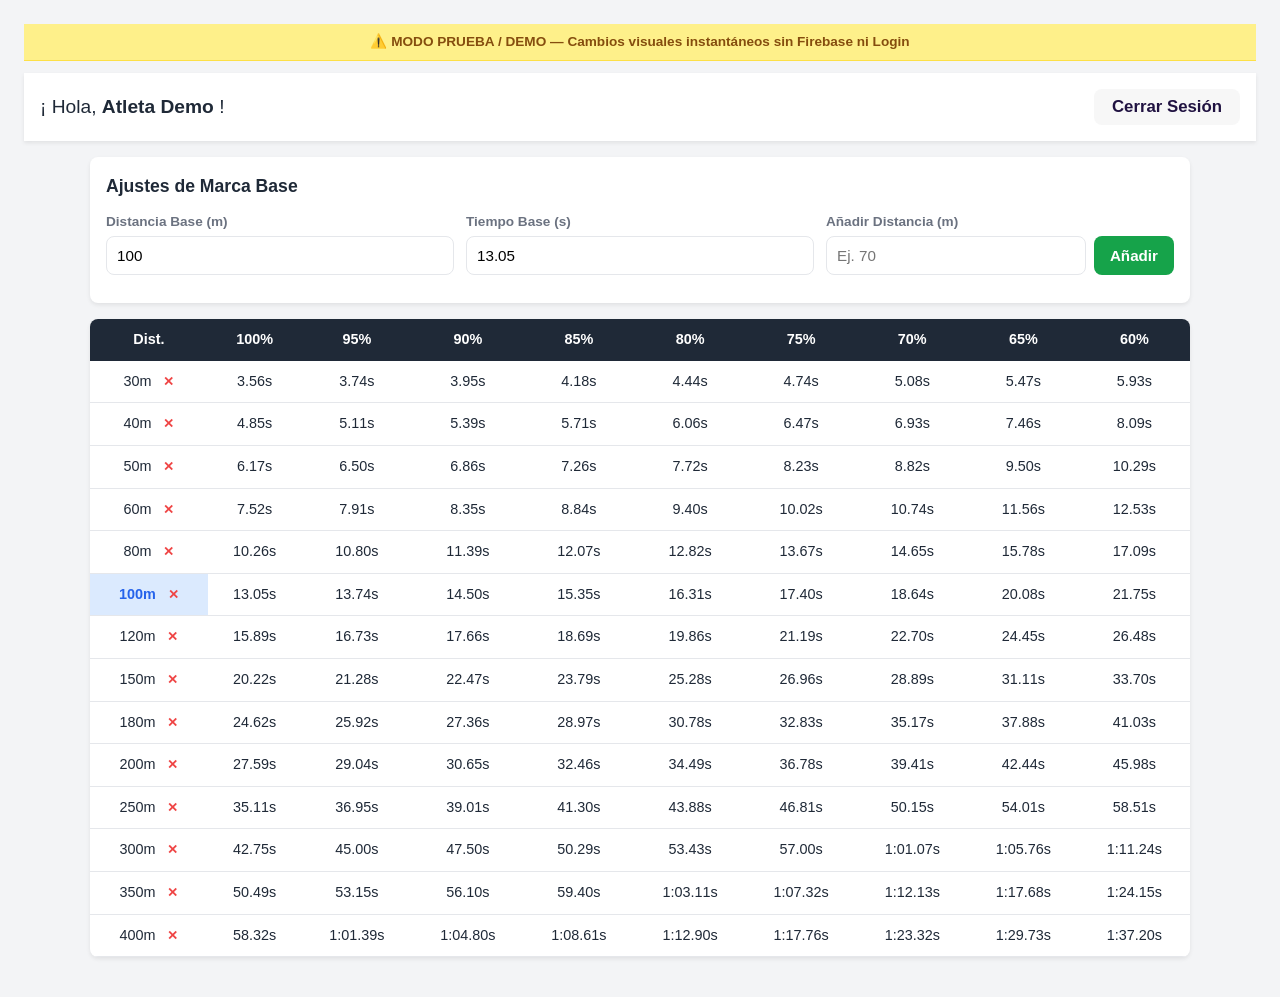
==== demo.html @ 6a780164 "cambios de estilo" ====
<!DOCTYPE html>
<html lang="es">

<head>
    <meta charset="UTF-8">
    <meta name="viewport" content="width=device-width, initial-scale=1.0">
    <title>DEMO - Vista Previa de la App</title>
    <link rel="stylesheet" href="styles.css">
    <style>
        /* Estilos temporales para el banner de modo prueba */
        .demo-banner {
            background-color: #fef08a;
            color: #854d0e;
            padding: 8px 16px;
            text-align: center;
            font-weight: bold;
            font-size: 0.85rem;
            border-bottom: 1px solid #fde047;
            margin-bottom: 12px;
        }
    </style>
</head>

<body>

    <div class="demo-banner">
        ⚠️ MODO PRUEBA / DEMO — Cambios visuales instantáneos sin Firebase ni Login
    </div>

    <!-- Barra de Sesión de Usuario -->
    <header class="user-header card">
        <div class="user-info">
            <span>¡ Hola, </span>
            <strong id="user-display-name">Atleta Demo</strong>
            <span>!</span>
        </div>
        <button type="button" class="boton-salir" onclick="alert('Botón salir (Modo Demo)')">Cerrar Sesión</button>
    </header>

    <div class="app-container">
        <main id="app-section">



            <!-- Panel de Controles -->
            <section class="card controls-card">
                <h3>Ajustes de Marca Base</h3>
                <div class="controls-grid">
                    <div class="form-group">
                        <label for="baseDistance">Distancia Base (m)</label>
                        <input type="number" id="baseDistance" value="100">
                    </div>
                    <div class="form-group">
                        <label for="baseTime">Tiempo Base (s)</label>
                        <input type="number" id="baseTime" step="0.01" value="13.05">
                    </div>
                    <div class="form-group">
                        <label for="newDistance">Añadir Distancia (m)</label>
                        <div class="input-inline">
                            <input type="number" id="newDistance" placeholder="Ej. 70">
                            <button id="btn-add-distance" type="button" class="btn btn-success">Añadir</button>
                        </div>
                    </div>
                </div>
            </section>

            <!-- Vista Adaptativa para Móviles (Tarjetas) -->
            <section id="mobile-cards-container" class="mobile-only"></section>

            <!-- Vista Adaptativa para Escritorio (Tabla) -->
            <section class="desktop-only card table-card">
                <div class="table-wrapper">
                    <table>
                        <thead>
                            <tr>
                                <th>Dist.</th>
                                <th>100%</th>
                                <th>95%</th>
                                <th>90%</th>
                                <th>85%</th>
                                <th>80%</th>
                                <th>75%</th>
                                <th>70%</th>
                                <th>65%</th>
                                <th>60%</th>
                            </tr>
                        </thead>
                        <tbody id="table-body"></tbody>
                    </table>
                </div>
            </section>

        </main>
    </div>

    <!-- Script en vivo para simular los cálculos sin Firebase -->
    <script>
        // Estado local simulado
        let demoSettings = {
            baseDistance: 100,
            baseTime: 13.05,
            distances: [30, 40, 50, 60, 80, 100, 120, 150, 180, 200, 250, 300, 350, 400]
        };

        const percentages = [100, 95, 90, 85, 80, 75, 70, 65, 60];
        const m = 1.08; // Exponente de fatiga

        function formatTime(seconds) {
            return seconds < 60
                ? seconds.toFixed(2) + 's'
                : `${Math.floor(seconds / 60)}:${(seconds % 60).toFixed(2).padStart(5, '0')}s`;
        }

        function renderDemo() {
            const baseDist = demoSettings.baseDistance;
            const baseT = demoSettings.baseTime;

            const mobileContainer = document.getElementById('mobile-cards-container');
            const tbody = document.getElementById('table-body');

            mobileContainer.innerHTML = '';
            tbody.innerHTML = '';

            demoSettings.distances.forEach(d => {
                const time100 = baseT * Math.pow(d / baseDist, m);
                const isBase = d === baseDist;

                // Tarjetas para móviles
                const card = document.createElement('div');
                card.className = `distance-card ${isBase ? 'is-base' : ''}`;

                let cardHtml = `
                    <div class="card-header">
                        <span>${d} metros ${isBase ? '(Base)' : ''}</span>
                        <button class="btn-icon-delete" onclick="removeDistance(${d})">✕</button>
                    </div>
                    <div class="card-metrics">
                `;

                percentages.forEach(pct => {
                    const timeSec = time100 / (pct / 100);
                    cardHtml += `
                        <div class="metric-box">
                            <div class="metric-pct">${pct}%</div>
                            <div class="metric-val">${formatTime(timeSec)}</div>
                        </div>
                    `;
                });

                cardHtml += `</div>`;
                card.innerHTML = cardHtml;
                mobileContainer.appendChild(card);

                // Tabla para escritorio
                const tr = document.createElement('tr');
                let rowHtml = `
                    <td class="${isBase ? 'is-base' : ''}">
                        ${d}m
                        <button class="btn-icon-delete" onclick="removeDistance(${d})">✕</button>
                    </td>
                `;

                percentages.forEach(pct => {
                    const timeSec = time100 / (pct / 100);
                    rowHtml += `<td>${formatTime(timeSec)}</td>`;
                });

                tr.innerHTML = rowHtml;
                tbody.appendChild(tr);
            });
        }

        function removeDistance(dist) {
            demoSettings.distances = demoSettings.distances.filter(d => d !== dist);
            renderDemo();
        }

        // Eventos en vivo
        document.getElementById('baseDistance').addEventListener('input', (e) => {
            demoSettings.baseDistance = parseFloat(e.target.value) || 100;
            renderDemo();
        });

        document.getElementById('baseTime').addEventListener('input', (e) => {
            demoSettings.baseTime = parseFloat(e.target.value) || 13.05;
            renderDemo();
        });

        document.getElementById('btn-add-distance').addEventListener('click', () => {
            const input = document.getElementById('newDistance');
            const val = parseFloat(input.value);
            if (val && !demoSettings.distances.includes(val)) {
                demoSettings.distances.push(val);
                demoSettings.distances.sort((a, b) => a - b);
                input.value = '';
                renderDemo();
            }
        });

        // Inicializar renderizado
        renderDemo();
    </script>
</body>

</html>
---- styles.css ----
/* RESET BÁSICO Y VARIABLES */
:root {
    --bg-main: #f3f4f6;
    --card-bg: #ffffff;
    --primary: #2563eb;
    --primary-hover: #1d4ed8;
    --success: #16a34a;
    --success-hover: #15803d;
    --danger: #ef4444;
    --danger-hover: #dc2626;
    --text-dark: #1f2937;
    --text-muted: #6b7280;
    --border-color: #e5e7eb;
    --radius: 8px;
    --shadow: 0 2px 4px rgba(0, 0, 0, 0.08);
}

* {
    box-sizing: border-box;
    margin: 0;
    padding: 0;
}

body {
    font-family: -apple-system, BlinkMacSystemFont, "Segoe UI", Roboto, Oxygen, Ubuntu, Cantarell, sans-serif;
    /* font-family: 'Forum';  */
    background-color: var(--bg-main);
    color: var(--text-dark);
    line-height: 1.5;
    padding: 12px;
}

.app-container {
    max-width: 1100px;
    margin: 0 auto;
}

/* COMPONENTES GENERALES */
.card {
    background-color: var(--card-bg);
    border-radius: var(--radius);
    padding: 16px;
    box-shadow: var(--shadow);
    margin-bottom: 16px;
}

.hidden {
    display: none !important;
}

/* FORMULARIO Y BOTONES */
.form-group {
    display: flex;
    flex-direction: column;
    margin-bottom: 12px;
}

.form-group label {
    font-size: 0.85rem;
    font-weight: 600;
    color: var(--text-muted);
    margin-bottom: 4px;
}

input[type="text"],
input[type="number"],
input[type="email"],
input[type="password"] {
    padding: 10px;
    border: 1px solid var(--border-color);
    border-radius: var(--radius);
    font-size: 0.95rem;
    outline: none;
    width: 100%;
}

input:focus {
    border-color: var(--primary);
}

.btn {
    border: none;
    border-radius: var(--radius);
    padding: 10px 16px;
    font-weight: 600;
    cursor: pointer;
    font-size: 0.95rem;
    transition: background-color 0.2s ease;
}

.btn-primary {
    background-color: var(--primary);
    color: #fff;
}

.btn-primary:hover {
    background-color: var(--primary-hover);
}

.btn-success {
    background-color: var(--success);
    color: #fff;
}

.btn-success:hover {
    background-color: var(--success-hover);
}

.btn-danger {
    background-color: var(--danger);
    color: #fff;
}

.btn-danger:hover {
    background-color: var(--danger-hover);
}

.btn-block {
    width: 100%;
    margin-top: 8px;
}

.btn-sm {
    padding: 6px 12px;
    font-size: 0.85rem;
}

.btn-icon-delete {
    background: transparent;
    border: none;
    color: var(--danger);
    font-weight: bold;
    cursor: pointer;
    margin-left: 8px;
}

/* AUTENTICACIÓN */
.auth-card {
    max-width: 400px;
    margin: 40px auto;
}

.auth-card h2 {
    text-align: center;
    margin-bottom: 16px;
}

.auth-toggle {
    text-align: center;
    font-size: 0.85rem;
    margin-top: 12px;
    color: var(--text-muted);
}

.auth-toggle a {
    color: var(--primary);
    text-decoration: underline;
}

/* BARRA SUPERIOR */
.user-header {
    width: 100%;
    margin-left: 0;
    border-radius: 0;
    display: flex;
    justify-content: space-between;
    align-items: center;
    font-size: 1.2rem;
    /* padding-top: 25px;
    padding-bottom: 25px; */
}

.user-info strong {
    /* color: var(--primary); */
    text-transform: capitalize;
}

.boton-salir {
    background-color:rgb(247, 247, 247);
    border: none;
    color: #201241;
    border-radius: 8px;
    padding-top: 8px;
    padding-left: 18px;
    padding-right: 18px;
    padding-bottom: 8px;   
    font-size: 1.05rem;
    font-weight: bold; 
    cursor: pointer;
}

/* PANEL DE CONTROL */
.controls-card h3 {
    margin-bottom: 12px;
    font-size: 1.1rem;
}

.controls-grid {
    display: grid;
    grid-template-columns: 1fr;
    gap: 12px;
}

.input-inline {
    display: flex;
    gap: 8px;
}

/* TARJETAS MÓVILES */
.distance-card {
    background: var(--card-bg);
    border: 1px solid var(--border-color);
    border-radius: var(--radius);
    padding: 12px;
    margin-bottom: 12px;
}

.distance-card.is-base {
    border-color: var(--primary);
    background-color: #eff6ff;
}

.card-header {
    display: flex;
    justify-content: space-between;
    align-items: center;
    border-bottom: 1px solid var(--border-color);
    padding-bottom: 8px;
    margin-bottom: 8px;
    font-weight: bold;
}

.card-metrics {
    display: grid;
    grid-template-columns: repeat(3, 1fr);
    gap: 6px;
    text-align: center;
}

.metric-box {
    background-color: var(--bg-main);
    padding: 6px;
    border-radius: 4px;
}

.metric-pct {
    font-size: 0.7rem;
    color: var(--text-muted);
    font-weight: bold;
}

.metric-val {
    font-size: 0.85rem;
    font-weight: bold;
}

/* TABLA ESCRITORIO */
.table-card {
    padding: 0;
    overflow: hidden;
}

.table-wrapper {
    overflow-x: auto;
}

table {
    width: 100%;
    border-collapse: collapse;
    text-align: center;
    font-size: 0.9rem;
}

th {
    background-color: #1f2937;
    color: #ffffff;
    padding: 10px;
    font-weight: 600;
}

td {
    padding: 10px;
    border-bottom: 1px solid var(--border-color);
}

td.is-base {
    background-color: #dbeafe;
    color: var(--primary);
    font-weight: bold;
}

/* CONTROL DE ADAPTABILIDAD */
.mobile-only {
    display: block;
}

.desktop-only {
    display: none;
}

@media (min-width: 768px) {
    body {
        padding: 24px;
    }

    .controls-grid {
        grid-template-columns: repeat(3, 1fr);
    }

    .mobile-only {
        display: none;
    }

    .desktop-only {
        display: block;
    }
}
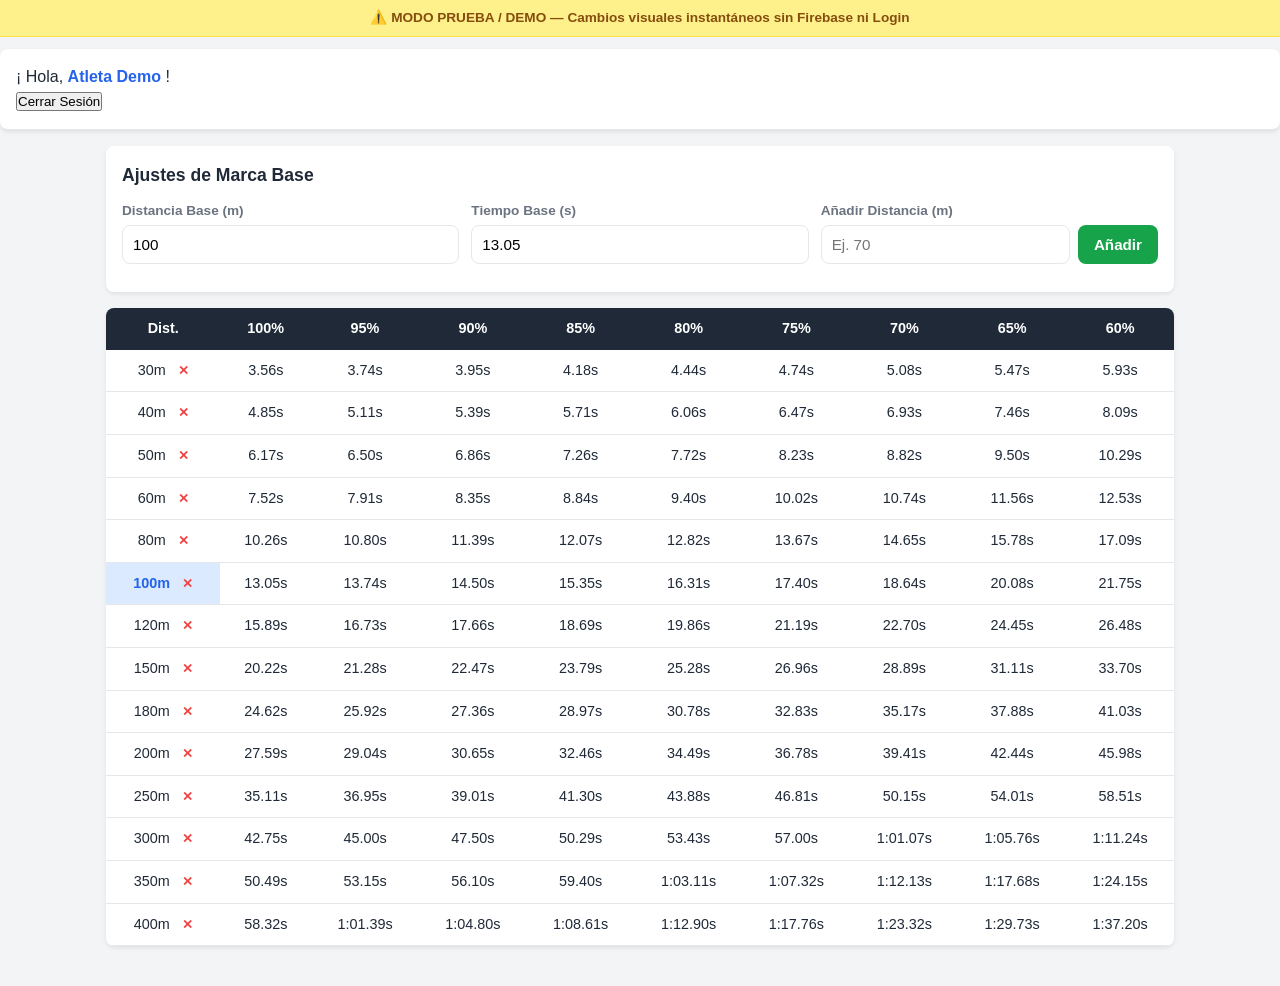
==== commit 2f62632a: "rehago todo" ====
--- a/demo.html
+++ b/demo.html
@@ -34,7 +34,7 @@
             <strong id="user-display-name">Atleta Demo</strong>
             <span>!</span>
         </div>
-        <button type="button" class="boton-salir" onclick="alert('Botón salir (Modo Demo)')">Cerrar Sesión</button>
+        <button type="button" class="btn-logout" onclick="alert('Botón salir (Modo Demo)')">Cerrar Sesión</button>
     </header>
 
     <div class="app-container">
--- a/styles.css
+++ b/styles.css
@@ -1,4 +1,4 @@
-/* RESET BÁSICO Y VARIABLES */
+/* VARIABLES Y RESET BÁSICO */
 :root {
     --bg-main: #f3f4f6;
     --card-bg: #ffffff;
@@ -23,19 +23,45 @@
 
 body {
     font-family: -apple-system, BlinkMacSystemFont, "Segoe UI", Roboto, Oxygen, Ubuntu, Cantarell, sans-serif;
-    /* font-family: 'Forum';  */
     background-color: var(--bg-main);
     color: var(--text-dark);
     line-height: 1.5;
-    padding: 12px;
-}
-
+}
+
+/* BARRA SUPERIOR COMPLETA */
+.user-header {
+    width: 100%;
+    background-color: #ffffff;
+    border-bottom: 1px solid var(--border-color);
+    box-shadow: var(--shadow);
+    padding: 12px 16px;
+    margin-bottom: 20px;
+}
+
+.user-header-content {
+    max-width: 1100px;
+    margin: 0 auto;
+    display: flex;
+    justify-content: space-between;
+    align-items: center;
+}
+
+.user-info strong {
+    color: var(--primary);
+    text-transform: capitalize;
+}
+
+/* ESTRUCTURA Y CONTENEDOR */
 .app-container {
     max-width: 1100px;
     margin: 0 auto;
-}
-
-/* COMPONENTES GENERALES */
+    padding: 0 16px 24px 16px;
+}
+
+.auth-container {
+    padding: 20px 16px;
+}
+
 .card {
     background-color: var(--card-bg);
     border-radius: var(--radius);
@@ -48,7 +74,7 @@
     display: none !important;
 }
 
-/* FORMULARIO Y BOTONES */
+/* FORMULARIOS Y ELEMENTOS DE ENTRADA */
 .form-group {
     display: flex;
     flex-direction: column;
@@ -64,7 +90,6 @@
 
 input[type="text"],
 input[type="number"],
-input[type="email"],
 input[type="password"] {
     padding: 10px;
     border: 1px solid var(--border-color);
@@ -78,6 +103,7 @@
     border-color: var(--primary);
 }
 
+/* BOTONES PERSONALIZADOS */
 .btn {
     border: none;
     border-radius: var(--radius);
@@ -88,42 +114,17 @@
     transition: background-color 0.2s ease;
 }
 
-.btn-primary {
-    background-color: var(--primary);
-    color: #fff;
-}
-
-.btn-primary:hover {
-    background-color: var(--primary-hover);
-}
-
-.btn-success {
-    background-color: var(--success);
-    color: #fff;
-}
-
-.btn-success:hover {
-    background-color: var(--success-hover);
-}
-
-.btn-danger {
-    background-color: var(--danger);
-    color: #fff;
-}
-
-.btn-danger:hover {
-    background-color: var(--danger-hover);
-}
-
-.btn-block {
-    width: 100%;
-    margin-top: 8px;
-}
-
-.btn-sm {
-    padding: 6px 12px;
-    font-size: 0.85rem;
-}
+.btn-primary { background-color: var(--primary); color: #ffffff; }
+.btn-primary:hover { background-color: var(--primary-hover); }
+
+.btn-success { background-color: var(--success); color: #ffffff; }
+.btn-success:hover { background-color: var(--success-hover); }
+
+.btn-danger { background-color: var(--danger); color: #ffffff; }
+.btn-danger:hover { background-color: var(--danger-hover); }
+
+.btn-block { width: 100%; margin-top: 8px; }
+.btn-sm { padding: 6px 12px; font-size: 0.85rem; }
 
 .btn-icon-delete {
     background: transparent;
@@ -157,39 +158,7 @@
     text-decoration: underline;
 }
 
-/* BARRA SUPERIOR */
-.user-header {
-    width: 100%;
-    margin-left: 0;
-    border-radius: 0;
-    display: flex;
-    justify-content: space-between;
-    align-items: center;
-    font-size: 1.2rem;
-    /* padding-top: 25px;
-    padding-bottom: 25px; */
-}
-
-.user-info strong {
-    /* color: var(--primary); */
-    text-transform: capitalize;
-}
-
-.boton-salir {
-    background-color:rgb(247, 247, 247);
-    border: none;
-    color: #201241;
-    border-radius: 8px;
-    padding-top: 8px;
-    padding-left: 18px;
-    padding-right: 18px;
-    padding-bottom: 8px;   
-    font-size: 1.05rem;
-    font-weight: bold; 
-    cursor: pointer;
-}
-
-/* PANEL DE CONTROL */
+/* PANEL DE CONTROLES */
 .controls-card h3 {
     margin-bottom: 12px;
     font-size: 1.1rem;
@@ -289,29 +258,12 @@
     font-weight: bold;
 }
 
-/* CONTROL DE ADAPTABILIDAD */
-.mobile-only {
-    display: block;
-}
-
-.desktop-only {
-    display: none;
-}
+/* CONTROL RESPONSIVO (MÓVIL / ESCRITORIO) */
+.mobile-only { display: block; }
+.desktop-only { display: none; }
 
 @media (min-width: 768px) {
-    body {
-        padding: 24px;
-    }
-
-    .controls-grid {
-        grid-template-columns: repeat(3, 1fr);
-    }
-
-    .mobile-only {
-        display: none;
-    }
-
-    .desktop-only {
-        display: block;
-    }
+    .controls-grid { grid-template-columns: repeat(3, 1fr); }
+    .mobile-only { display: none; }
+    .desktop-only { display: block; }
 }
